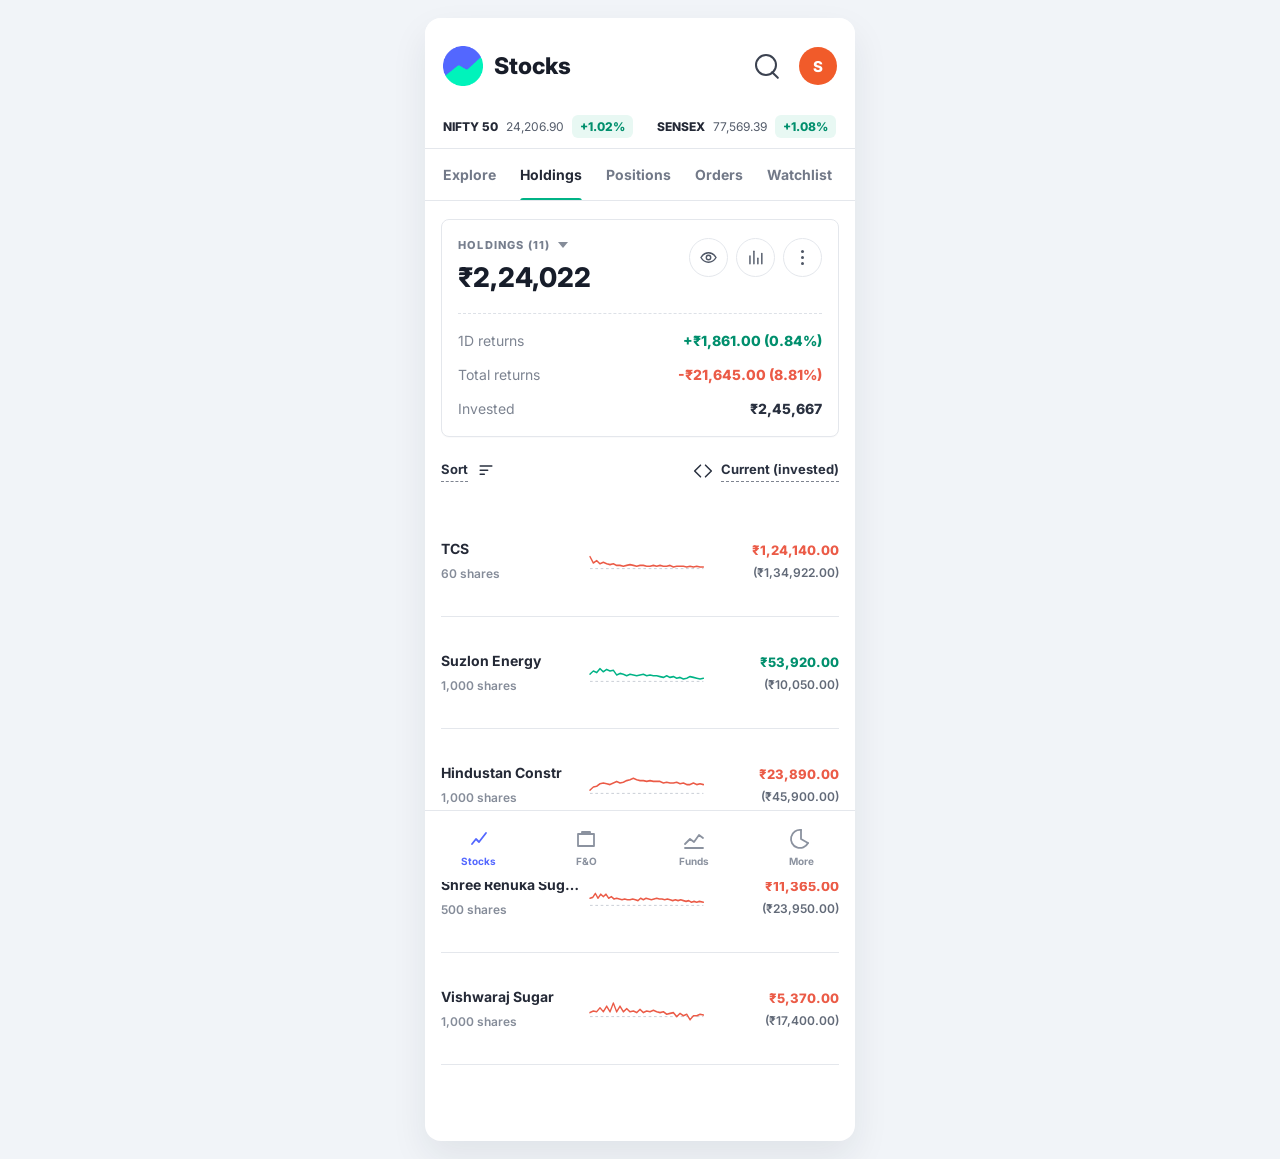
==== holdings.html @ 79703adf "Add files via upload" ====
<!DOCTYPE html>
<html lang="en">
<head>
  <meta charset="UTF-8" />
  <meta name="viewport" content="width=device-width, initial-scale=1, viewport-fit=cover" />
  <meta name="theme-color" content="#ffffff" />
  <link rel="manifest" href="manifest.webmanifest" />
  <link rel="apple-touch-icon" href="groww-logo-270.png" />
  <link rel="icon" type="image/png" href="groww-logo-270.png" />
  <title>Groww Holdings</title>
  <link rel="preconnect" href="https://fonts.googleapis.com" />
  <link rel="preconnect" href="https://fonts.gstatic.com" crossorigin />
  <link href="https://fonts.googleapis.com/css2?family=Inter:wght@400;500;600;700;800&display=swap" rel="stylesheet" />
  <link rel="stylesheet" href="holdings.css" />
</head>
<body class="holdings-page">
  <div class="app">
    <header class="app-header">
      <div class="status-space"></div>

      <div class="top-header">
        <a class="brand" href="index.html" aria-label="Groww home">
          <img src="groww-logo-270.png" alt="" class="brand-logo" />
          <h1>Stocks</h1>
        </a>

        <div class="header-actions">
          <button class="search-button" aria-label="Search"></button>
          <a class="profile-button" href="profile.html" aria-label="Profile">S</a>
        </div>
      </div>

      <div class="market-strip">
        <div class="market-track">
          <div class="market-item">
            <strong>NIFTY 50</strong>
            <span>24,206.90</span>
            <em>+1.02%</em>
          </div>
          <div class="market-item">
            <strong>SENSEX</strong>
            <span>77,569.39</span>
            <em>+1.08%</em>
          </div>
          <div class="market-item">
            <strong>BANK NIFTY</strong>
            <span>58,045.90</span>
            <em>+1.39%</em>
          </div>
        </div>
      </div>

      <nav class="main-tabs" aria-label="Stocks tabs">
        <a href="index.html">Explore</a>
        <a href="holdings.html" class="active">Holdings</a>
        <a href="#">Positions</a>
        <a href="#">Orders</a>
        <a href="#">Watchlist</a>
      </nav>
    </header>

    <main class="page-content">
      <section class="holdings-summary">
        <div class="summary-top">
          <div>
            <div class="summary-label">
              HOLDINGS (11)
              <span class="down-arrow"></span>
            </div>
            <h2>&#8377;2,24,022</h2>
          </div>

          <div class="summary-actions">
            <button class="round-button" aria-label="Show or hide holdings">
              <svg viewBox="0 0 24 24" aria-hidden="true">
                <path d="M2.5 12s3.5-6 9.5-6 9.5 6 9.5 6-3.5 6-9.5 6-9.5-6-9.5-6Z"></path>
                <circle cx="12" cy="12" r="2.8"></circle>
              </svg>
            </button>
            <button class="round-button" aria-label="Analytics">
              <svg viewBox="0 0 24 24" aria-hidden="true">
                <path d="M5 20V10"></path>
                <path d="M10 20V4"></path>
                <path d="M15 20v-7"></path>
                <path d="M20 20V7"></path>
              </svg>
            </button>
            <button class="round-button more-button" aria-label="More options">
              <span></span>
              <span></span>
              <span></span>
            </button>
          </div>
        </div>

        <div class="summary-divider"></div>

        <div class="summary-row">
          <span>1D returns</span>
          <strong class="positive">+&#8377;1,861.00 (0.84%)</strong>
        </div>
        <div class="summary-row">
          <span>Total returns</span>
          <strong class="negative">-&#8377;21,645.00 (8.81%)</strong>
        </div>
        <div class="summary-row">
          <span>Invested</span>
          <strong>&#8377;2,45,667</strong>
        </div>
      </section>

      <section class="sort-bar">
        <button class="sort-button">
          <span>Sort</span>
          <svg viewBox="0 0 24 24" aria-hidden="true">
            <path d="M5 6h14"></path>
            <path d="M5 11h9"></path>
            <path d="M5 16h5"></path>
          </svg>
        </button>

        <button class="current-button">
          <svg viewBox="0 0 24 24" aria-hidden="true">
            <path d="m9 5-7 7 7 7"></path>
            <path d="m15 5 7 7-7 7"></path>
          </svg>
          <span>Current (invested)</span>
        </button>
      </section>

      <section class="holdings-list">
        <article class="holding-row">
          <div class="company-info">
            <h3>TCS</h3>
            <p>60 shares</p>
          </div>
          <div class="chart">
            <svg viewBox="0 0 170 55" preserveAspectRatio="none" aria-hidden="true">
              <line x1="0" y1="37" x2="170" y2="37" class="chart-base"></line>
              <polyline class="chart-line red-line" points="0,22 5,30 10,27 15,31 20,29 25,31 30,32 35,31 40,33 45,33 50,34 55,33 60,32 65,33 70,34 75,33 80,33 85,34 90,34 95,33 100,34 105,33 110,34 115,34 120,33 125,35 130,34 135,34 140,34 145,35 150,34 155,35 160,34 165,35 170,35"></polyline>
            </svg>
          </div>
          <div class="holding-value">
            <strong class="negative">&#8377;1,24,140.00</strong>
            <span>(&#8377;1,34,922.00)</span>
          </div>
        </article>

        <article class="holding-row">
          <div class="company-info">
            <h3>Suzlon Energy</h3>
            <p>1,000 shares</p>
          </div>
          <div class="chart">
            <svg viewBox="0 0 170 55" preserveAspectRatio="none" aria-hidden="true">
              <line x1="0" y1="38" x2="170" y2="38" class="chart-base"></line>
              <polyline class="chart-line green-line" points="0,29 5,25 10,27 15,22 20,26 25,23 30,25 35,24 40,30 45,28 50,29 55,31 60,29 65,30 70,31 75,30 80,29 85,31 90,30 95,31 100,31 105,32 110,33 115,31 120,33 125,32 130,34 135,33 140,35 145,34 150,32 155,33 160,34 165,35 170,34"></polyline>
            </svg>
          </div>
          <div class="holding-value">
            <strong class="positive">&#8377;53,920.00</strong>
            <span>(&#8377;10,050.00)</span>
          </div>
        </article>

        <article class="holding-row">
          <div class="company-info">
            <h3>Hindustan Constr</h3>
            <p>1,000 shares</p>
          </div>
          <div class="chart">
            <svg viewBox="0 0 170 55" preserveAspectRatio="none" aria-hidden="true">
              <line x1="0" y1="38" x2="170" y2="38" class="chart-base"></line>
              <polyline class="chart-line red-line" points="0,34 5,30 10,29 15,26 20,25 25,26 30,27 35,25 40,23 45,25 50,24 55,22 60,21 65,19 70,21 75,22 80,22 85,23 90,22 95,23 100,23 105,23 110,25 115,24 120,25 125,25 130,24 135,26 140,25 145,27 150,27 155,25 160,27 165,26 170,27"></polyline>
            </svg>
          </div>
          <div class="holding-value">
            <strong class="negative">&#8377;23,890.00</strong>
            <span>(&#8377;45,900.00)</span>
          </div>
        </article>

        <article class="holding-row">
          <div class="company-info">
            <h3>Shree Renuka Sugars</h3>
            <p>500 shares</p>
          </div>
          <div class="chart">
            <svg viewBox="0 0 170 55" preserveAspectRatio="none" aria-hidden="true">
              <line x1="0" y1="38" x2="170" y2="38" class="chart-base"></line>
              <polyline class="chart-line red-line" points="0,29 4,28 8,23 12,29 16,24 20,27 24,24 28,29 32,27 36,30 40,29 44,30 48,31 52,30 56,31 60,31 64,30 68,31 72,32 76,29 80,31 84,29 88,30 92,31 96,30 100,29 104,30 108,30 112,31 116,30 120,31 124,32 128,31 132,32 136,31 140,32 144,33 148,32 152,34 156,33 160,34 164,33 170,34"></polyline>
            </svg>
          </div>
          <div class="holding-value">
            <strong class="negative">&#8377;11,365.00</strong>
            <span>(&#8377;23,950.00)</span>
          </div>
        </article>

        <article class="holding-row">
          <div class="company-info">
            <h3>Vishwaraj Sugar</h3>
            <p>1,000 shares</p>
          </div>
          <div class="chart">
            <svg viewBox="0 0 170 55" preserveAspectRatio="none" aria-hidden="true">
              <line x1="0" y1="37" x2="170" y2="37" class="chart-base"></line>
              <polyline class="chart-line red-line" points="0,32 5,30 10,31 15,26 20,31 25,24 30,31 35,20 40,31 45,24 50,31 55,27 60,31 65,30 70,32 75,28 80,32 85,30 90,31 95,29 100,31 105,32 110,31 115,34 120,33 125,32 130,37 135,33 140,36 145,34 150,41 155,36 160,36 165,34 170,35"></polyline>
            </svg>
          </div>
          <div class="holding-value">
            <strong class="negative">&#8377;5,370.00</strong>
            <span>(&#8377;17,400.00)</span>
          </div>
        </article>
      </section>
    </main>

    <nav class="bottom-navigation" aria-label="Bottom navigation">
      <a href="index.html" class="active">
        <span class="bottom-icon">
          <svg viewBox="0 0 24 24" aria-hidden="true"><path d="M5 17l4-5 3 3 7-9"></path></svg>
        </span>
        <small>Stocks</small>
      </a>
      <a href="#">
        <span class="bottom-icon">
          <svg viewBox="0 0 24 24" aria-hidden="true"><path d="M4 7h16v12H4z"></path><path d="M8 7V5h8v2"></path></svg>
        </span>
        <small>F&amp;O</small>
      </a>
      <a href="#">
        <span class="bottom-icon">
          <svg viewBox="0 0 24 24" aria-hidden="true"><path d="M3 17l5-5 4 3 5-7 4 3"></path><path d="M3 21h18"></path></svg>
        </span>
        <small>Funds</small>
      </a>
      <a href="#">
        <span class="bottom-icon">
          <svg viewBox="0 0 24 24" aria-hidden="true"><path d="M12 3v9l7 4"></path><path d="M12 3a9 9 0 1 0 7 13"></path></svg>
        </span>
        <small>More</small>
      </a>
    </nav>
  </div>
</body>
</html>
---- holdings.css ----
:root{
  --text:#242936;
  --muted:#767d8d;
  --subtle:#9aa0ad;
  --border:#e4e7ec;
  --green:#00b386;
  --green-dark:#008f6d;
  --red:#eb5b47;
  --blue:#5367ff;
  --soft-green:#e8f8f3;
  --surface:#ffffff;
  --page:#f1f4f8;
  --page-max:430px;
  --shadow:0 16px 36px rgba(28,35,55,.08);
}

*{box-sizing:border-box}

html,body{
  margin:0;
  min-height:100%;
  font-family:Inter,Arial,sans-serif;
  color:var(--text);
  background:var(--page);
}

body{overflow-x:hidden}
button,a{font:inherit}
button{cursor:pointer}
a{color:inherit;text-decoration:none}
img,svg{max-width:100%}
svg{display:block}

.app{
  width:100%;
  max-width:var(--page-max);
  min-height:100vh;
  margin:0 auto;
  position:relative;
  background:var(--surface);
  padding-bottom:calc(76px + env(safe-area-inset-bottom));
}

.app-header{
  position:sticky;
  top:0;
  z-index:20;
  background:rgba(255,255,255,.96);
  border-bottom:1px solid var(--border);
  backdrop-filter:blur(16px);
}

.status-space{height:max(10px,env(safe-area-inset-top))}

.top-header{
  min-height:76px;
  display:flex;
  align-items:center;
  justify-content:space-between;
  gap:14px;
  padding:0 18px;
}

.brand{
  min-width:0;
  display:flex;
  align-items:center;
  gap:11px;
}

.brand-logo{
  width:40px;
  height:40px;
  display:block;
  object-fit:contain;
  flex:0 0 auto;
}

.brand h1{
  margin:0;
  overflow:hidden;
  color:#181d29;
  font-size:23px;
  line-height:1;
  font-weight:800;
  text-overflow:ellipsis;
  white-space:nowrap;
}

.header-actions{
  display:flex;
  align-items:center;
  gap:14px;
  flex:0 0 auto;
}

.search-button{
  width:36px;
  height:36px;
  border:0;
  background:transparent;
  position:relative;
  padding:0;
}

.search-button:before{
  content:"";
  position:absolute;
  width:18px;
  height:18px;
  border:2px solid #3b4250;
  border-radius:50%;
  top:6px;
  left:6px;
}

.search-button:after{
  content:"";
  position:absolute;
  width:10px;
  height:2px;
  background:#3b4250;
  transform:rotate(45deg);
  right:5px;
  bottom:8px;
  border-radius:4px;
}

.profile-button{
  width:38px;
  height:38px;
  display:grid;
  place-items:center;
  border:0;
  border-radius:50%;
  background:#f15b2a;
  color:#fff;
  font-size:15px;
  font-weight:800;
  flex:0 0 auto;
}

.market-strip{overflow:hidden}

.market-track{
  min-height:44px;
  display:flex;
  align-items:center;
  gap:24px;
  overflow-x:auto;
  padding:0 18px;
  white-space:nowrap;
  scrollbar-width:none;
  overscroll-behavior-inline:contain;
}

.market-track::-webkit-scrollbar{display:none}

.market-item{
  display:flex;
  align-items:center;
  gap:8px;
  color:#555d6b;
  font-size:12px;
  flex:0 0 auto;
}

.market-item strong{color:#242936;font-weight:800}
.market-item em{
  padding:4px 8px;
  border-radius:6px;
  background:var(--soft-green);
  color:var(--green-dark);
  font-style:normal;
  font-weight:800;
}

.main-tabs{
  min-height:52px;
  display:flex;
  align-items:stretch;
  gap:24px;
  overflow-x:auto;
  padding:0 18px;
  border-top:1px solid var(--border);
  scrollbar-width:none;
}

.main-tabs::-webkit-scrollbar{display:none}

.main-tabs a{
  position:relative;
  display:flex;
  align-items:center;
  color:#727988;
  font-size:14px;
  font-weight:700;
  white-space:nowrap;
  flex:0 0 auto;
}

.main-tabs a.active{color:var(--text)}
.main-tabs a.active:after{
  content:"";
  position:absolute;
  left:0;
  right:0;
  bottom:-1px;
  height:3px;
  background:var(--green);
  border-radius:3px 3px 0 0;
}

.page-content{padding:18px 16px 0}

.holdings-summary{
  padding:18px 16px 19px;
  border:1px solid var(--border);
  border-radius:8px;
  background:#fff;
  box-shadow:0 1px 0 rgba(28,35,55,.02);
}

.summary-top{
  display:flex;
  align-items:flex-start;
  justify-content:space-between;
  gap:14px;
}

.summary-label{
  display:flex;
  align-items:center;
  gap:7px;
  color:#777f8e;
  font-size:11px;
  font-weight:800;
  letter-spacing:1.2px;
  white-space:nowrap;
}

.down-arrow{
  width:0;
  height:0;
  border-left:5px solid transparent;
  border-right:5px solid transparent;
  border-top:6px solid #858c99;
}

.summary-top h2{
  margin:12px 0 0;
  color:#171d2a;
  font-size:27px;
  line-height:1;
  font-weight:800;
  white-space:nowrap;
}

.summary-actions{
  display:flex;
  align-items:center;
  gap:8px;
  flex:0 0 auto;
}

.round-button{
  width:39px;
  height:39px;
  display:grid;
  place-items:center;
  padding:9px;
  border:1px solid var(--border);
  border-radius:50%;
  background:#fff;
  color:#4f5766;
}

.round-button svg{
  width:100%;
  height:100%;
  fill:none;
  stroke:currentColor;
  stroke-width:1.8;
  stroke-linecap:round;
  stroke-linejoin:round;
}

.more-button{
  display:flex;
  flex-direction:column;
  align-items:center;
  justify-content:center;
  gap:3px;
}

.more-button span{
  width:3px;
  height:3px;
  border-radius:50%;
  background:#4f5766;
}

.summary-divider{
  margin:22px 0 18px;
  border-top:1px dashed #dde1e7;
}

.summary-row{
  display:flex;
  align-items:center;
  justify-content:space-between;
  gap:12px;
  margin-top:17px;
  font-size:14px;
}

.summary-row span{
  color:#7d8491;
  white-space:nowrap;
}

.summary-row strong{
  min-width:0;
  color:#29303f;
  font-size:14px;
  font-weight:800;
  text-align:right;
}

.positive{color:var(--green-dark)!important}
.negative{color:var(--red)!important}

.sort-bar{
  min-height:68px;
  display:flex;
  align-items:center;
  justify-content:space-between;
  gap:12px;
}

.sort-button,.current-button{
  display:flex;
  align-items:center;
  gap:8px;
  border:0;
  background:transparent;
  color:#29303f;
  padding:0;
  font-size:13px;
  font-weight:700;
}

.sort-button span,.current-button span{
  padding-bottom:4px;
  border-bottom:1px dashed #7e8490;
  white-space:nowrap;
}

.sort-button svg,.current-button svg{
  width:20px;
  height:20px;
  fill:none;
  stroke:currentColor;
  stroke-width:1.8;
  stroke-linecap:round;
  stroke-linejoin:round;
  flex:0 0 auto;
}

.holdings-list{width:100%}

.holding-row{
  min-height:112px;
  display:grid;
  grid-template-columns:minmax(0,1.1fr) minmax(78px,.9fr) minmax(108px,1fr);
  align-items:center;
  gap:10px;
  border-bottom:1px solid var(--border);
}

.company-info{min-width:0}
.company-info h3{
  margin:0 0 8px;
  overflow:hidden;
  color:#242936;
  font-size:14px;
  line-height:1.35;
  font-weight:700;
  text-overflow:ellipsis;
  white-space:nowrap;
}

.company-info p{
  margin:0;
  color:#858c99;
  font-size:12px;
  font-weight:600;
  white-space:nowrap;
}

.chart{width:100%;min-width:0}
.chart svg{width:100%;height:44px;display:block;overflow:visible}
.chart-base{stroke:#b8bec8;stroke-width:1;stroke-dasharray:4 4}
.chart-line{fill:none;stroke-width:2;stroke-linecap:round;stroke-linejoin:round}
.green-line{stroke:var(--green)}
.red-line{stroke:var(--red)}

.holding-value{
  min-width:0;
  text-align:right;
}

.holding-value strong{
  display:block;
  margin-bottom:7px;
  overflow:hidden;
  font-size:13px;
  font-weight:800;
  text-overflow:ellipsis;
  white-space:nowrap;
}

.holding-value span{
  display:block;
  overflow:hidden;
  color:#626a78;
  font-size:12px;
  font-weight:600;
  text-overflow:ellipsis;
  white-space:nowrap;
}

.bottom-navigation{
  position:fixed;
  left:50%;
  bottom:0;
  z-index:30;
  width:100%;
  max-width:var(--page-max);
  min-height:72px;
  display:grid;
  grid-template-columns:repeat(4,1fr);
  transform:translateX(-50%);
  border-top:1px solid var(--border);
  background:#fff;
  padding-bottom:env(safe-area-inset-bottom);
}

.bottom-navigation a{
  min-width:0;
  display:flex;
  flex-direction:column;
  align-items:center;
  justify-content:center;
  gap:4px;
  color:#8b929f;
  font-weight:700;
}

.bottom-navigation a.active{color:var(--blue)}
.bottom-icon{width:24px;height:24px;display:block}
.bottom-icon svg{
  width:100%;
  height:100%;
  fill:none;
  stroke:currentColor;
  stroke-width:1.8;
  stroke-linecap:round;
  stroke-linejoin:round;
}
.bottom-navigation small{font-size:10px;white-space:nowrap}

@media(max-width:360px){
  .top-header{padding-left:14px;padding-right:14px}
  .market-track,.main-tabs{padding-left:14px;padding-right:14px}
  .page-content{padding-left:12px;padding-right:12px}
  .summary-top{gap:10px}
  .summary-actions{gap:6px}
  .round-button{width:35px;height:35px;padding:8px}
  .holding-row{
    grid-template-columns:minmax(0,1.08fr) minmax(68px,.75fr) minmax(92px,.95fr);
    gap:7px;
  }
  .chart svg{height:38px}
}

@media(max-width:320px){
  .summary-top{flex-direction:column}
  .summary-actions{align-self:flex-end;margin-top:-42px}
  .summary-row{align-items:flex-start;flex-direction:column;gap:6px}
  .summary-row strong{text-align:left}
  .holding-row{
    grid-template-columns:1fr;
    gap:9px;
    padding:15px 0;
  }
  .chart{order:3}
  .holding-value{text-align:left}
}

@media(min-width:431px){
  body{padding:18px 0}
  .app{
    border-radius:16px;
    overflow:hidden;
    box-shadow:var(--shadow);
  }
  .bottom-navigation{
    bottom:18px;
    border-radius:0 0 16px 16px;
  }
}
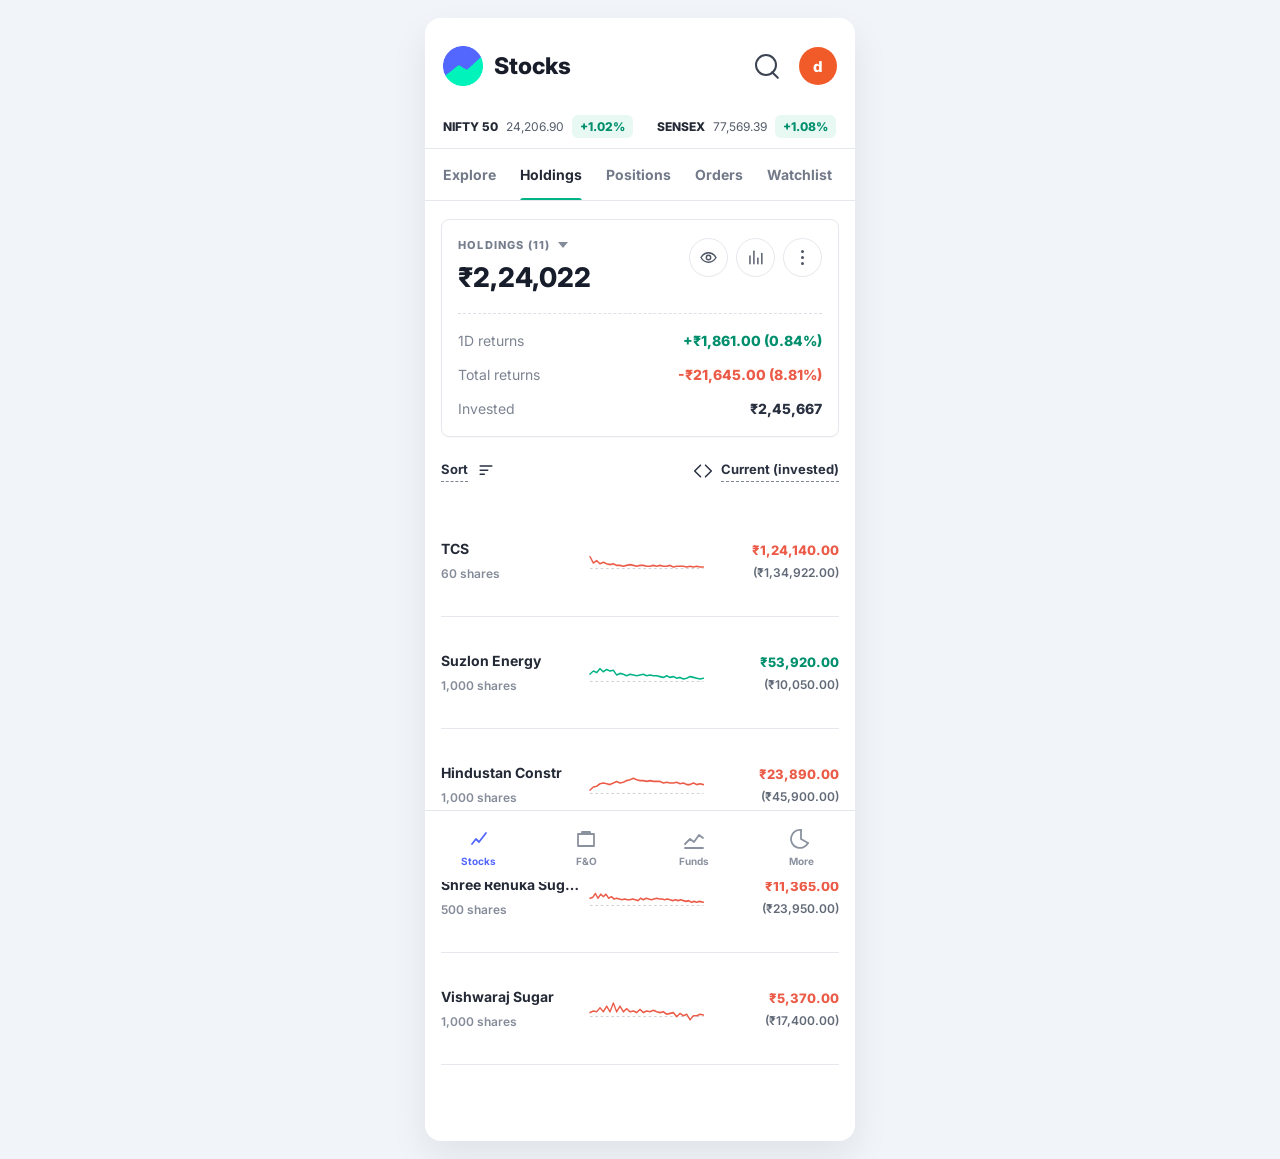
==== commit eed6cef5: "Update holdings.html" ====
--- a/holdings.html
+++ b/holdings.html
@@ -26,7 +26,7 @@
 
         <div class="header-actions">
           <button class="search-button" aria-label="Search"></button>
-          <a class="profile-button" href="profile.html" aria-label="Profile">S</a>
+          <a class="profile-button" href="profile.html" aria-label="Profile">d</a>
         </div>
       </div>
 
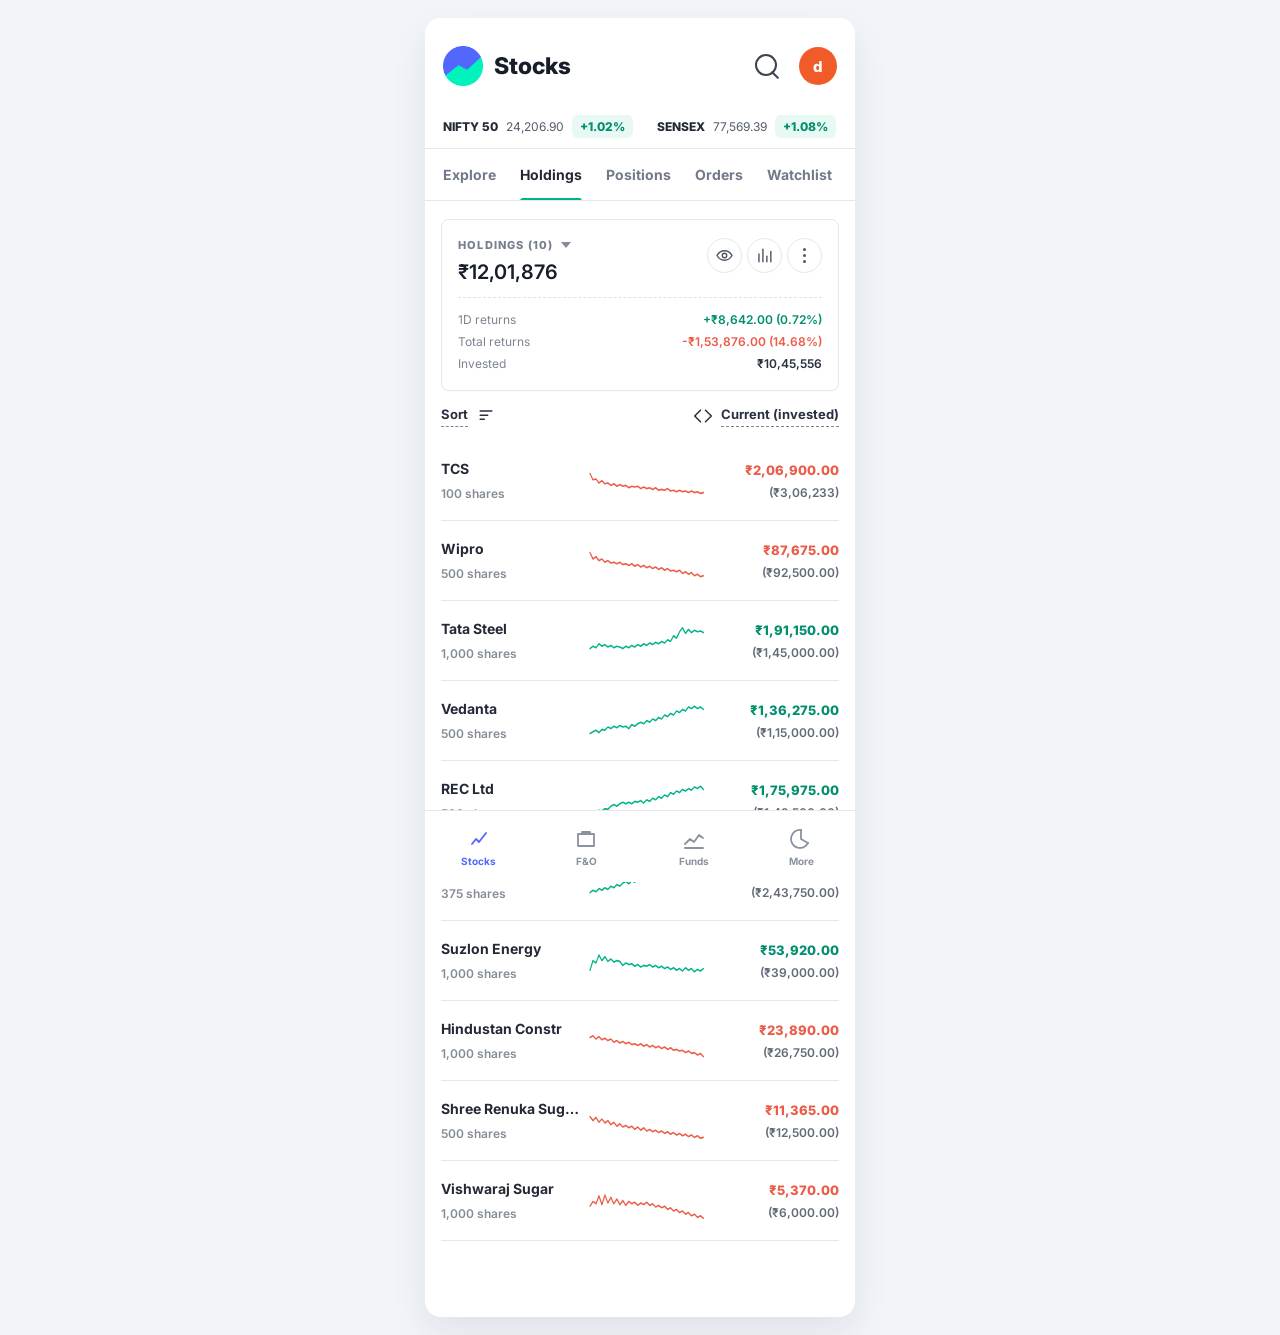
==== commit 14cde065: "Update holdings summary and add new holdings Updated holdings summary and added new holdings data." ====
--- a/holdings.html
+++ b/holdings.html
@@ -64,10 +64,10 @@
         <div class="summary-top">
           <div>
             <div class="summary-label">
-              HOLDINGS (11)
+              HOLDINGS (10)
               <span class="down-arrow"></span>
             </div>
-            <h2>&#8377;2,24,022</h2>
+            <h2>&#8377;12,01,876</h2>
           </div>
 
           <div class="summary-actions">
@@ -97,15 +97,15 @@
 
         <div class="summary-row">
           <span>1D returns</span>
-          <strong class="positive">+&#8377;1,861.00 (0.84%)</strong>
+          <strong class="positive">+&#8377;8,642.00 (0.72%)</strong>
         </div>
         <div class="summary-row">
           <span>Total returns</span>
-          <strong class="negative">-&#8377;21,645.00 (8.81%)</strong>
+          <strong class="negative">-&#8377;1,53,876.00 (14.68%)</strong>
         </div>
         <div class="summary-row">
           <span>Invested</span>
-          <strong>&#8377;2,45,667</strong>
+          <strong>&#8377;10,45,556</strong>
         </div>
       </section>
 
@@ -127,93 +127,279 @@
           <span>Current (invested)</span>
         </button>
       </section>
-
-      <section class="holdings-list">
-        <article class="holding-row">
-          <div class="company-info">
-            <h3>TCS</h3>
-            <p>60 shares</p>
-          </div>
-          <div class="chart">
-            <svg viewBox="0 0 170 55" preserveAspectRatio="none" aria-hidden="true">
-              <line x1="0" y1="37" x2="170" y2="37" class="chart-base"></line>
-              <polyline class="chart-line red-line" points="0,22 5,30 10,27 15,31 20,29 25,31 30,32 35,31 40,33 45,33 50,34 55,33 60,32 65,33 70,34 75,33 80,33 85,34 90,34 95,33 100,34 105,33 110,34 115,34 120,33 125,35 130,34 135,34 140,34 145,35 150,34 155,35 160,34 165,35 170,35"></polyline>
-            </svg>
-          </div>
-          <div class="holding-value">
-            <strong class="negative">&#8377;1,24,140.00</strong>
-            <span>(&#8377;1,34,922.00)</span>
-          </div>
-        </article>
-
-        <article class="holding-row">
-          <div class="company-info">
-            <h3>Suzlon Energy</h3>
-            <p>1,000 shares</p>
-          </div>
-          <div class="chart">
-            <svg viewBox="0 0 170 55" preserveAspectRatio="none" aria-hidden="true">
-              <line x1="0" y1="38" x2="170" y2="38" class="chart-base"></line>
-              <polyline class="chart-line green-line" points="0,29 5,25 10,27 15,22 20,26 25,23 30,25 35,24 40,30 45,28 50,29 55,31 60,29 65,30 70,31 75,30 80,29 85,31 90,30 95,31 100,31 105,32 110,33 115,31 120,33 125,32 130,34 135,33 140,35 145,34 150,32 155,33 160,34 165,35 170,34"></polyline>
-            </svg>
-          </div>
-          <div class="holding-value">
-            <strong class="positive">&#8377;53,920.00</strong>
-            <span>(&#8377;10,050.00)</span>
-          </div>
-        </article>
-
-        <article class="holding-row">
-          <div class="company-info">
-            <h3>Hindustan Constr</h3>
-            <p>1,000 shares</p>
-          </div>
-          <div class="chart">
-            <svg viewBox="0 0 170 55" preserveAspectRatio="none" aria-hidden="true">
-              <line x1="0" y1="38" x2="170" y2="38" class="chart-base"></line>
-              <polyline class="chart-line red-line" points="0,34 5,30 10,29 15,26 20,25 25,26 30,27 35,25 40,23 45,25 50,24 55,22 60,21 65,19 70,21 75,22 80,22 85,23 90,22 95,23 100,23 105,23 110,25 115,24 120,25 125,25 130,24 135,26 140,25 145,27 150,27 155,25 160,27 165,26 170,27"></polyline>
-            </svg>
-          </div>
-          <div class="holding-value">
-            <strong class="negative">&#8377;23,890.00</strong>
-            <span>(&#8377;45,900.00)</span>
-          </div>
-        </article>
-
-        <article class="holding-row">
-          <div class="company-info">
-            <h3>Shree Renuka Sugars</h3>
-            <p>500 shares</p>
-          </div>
-          <div class="chart">
-            <svg viewBox="0 0 170 55" preserveAspectRatio="none" aria-hidden="true">
-              <line x1="0" y1="38" x2="170" y2="38" class="chart-base"></line>
-              <polyline class="chart-line red-line" points="0,29 4,28 8,23 12,29 16,24 20,27 24,24 28,29 32,27 36,30 40,29 44,30 48,31 52,30 56,31 60,31 64,30 68,31 72,32 76,29 80,31 84,29 88,30 92,31 96,30 100,29 104,30 108,30 112,31 116,30 120,31 124,32 128,31 132,32 136,31 140,32 144,33 148,32 152,34 156,33 160,34 164,33 170,34"></polyline>
-            </svg>
-          </div>
-          <div class="holding-value">
-            <strong class="negative">&#8377;11,365.00</strong>
-            <span>(&#8377;23,950.00)</span>
-          </div>
-        </article>
-
-        <article class="holding-row">
-          <div class="company-info">
-            <h3>Vishwaraj Sugar</h3>
-            <p>1,000 shares</p>
-          </div>
-          <div class="chart">
-            <svg viewBox="0 0 170 55" preserveAspectRatio="none" aria-hidden="true">
-              <line x1="0" y1="37" x2="170" y2="37" class="chart-base"></line>
-              <polyline class="chart-line red-line" points="0,32 5,30 10,31 15,26 20,31 25,24 30,31 35,20 40,31 45,24 50,31 55,27 60,31 65,30 70,32 75,28 80,32 85,30 90,31 95,29 100,31 105,32 110,31 115,34 120,33 125,32 130,37 135,33 140,36 145,34 150,41 155,36 160,36 165,34 170,35"></polyline>
-            </svg>
-          </div>
-          <div class="holding-value">
-            <strong class="negative">&#8377;5,370.00</strong>
-            <span>(&#8377;17,400.00)</span>
-          </div>
-        </article>
-      </section>
+<section class="holdings-list">
+
+  <!-- TCS -->
+  <article class="holding-row">
+    <div class="company-info">
+      <h3>TCS</h3>
+      <p>100 shares</p>
+    </div>
+
+    <div class="chart">
+      <svg viewBox="0 0 190 55" preserveAspectRatio="none" aria-hidden="true">
+        <polyline
+          class="chart-line red-line"
+          points="0,18 5,26 10,25 15,30 20,27 25,31 30,30 35,33
+                  40,31 45,34 50,32 55,34 60,33 65,36 70,34 75,35
+                  80,34 85,37 90,35 95,37 100,36 105,38 110,36
+                  115,39 120,38 125,39 130,37 135,40 140,39 145,41
+                  150,39 155,41 160,40 165,42 170,40 175,42 180,41
+                  185,43 190,42">
+        </polyline>
+      </svg>
+    </div>
+
+    <div class="holding-value">
+      <strong class="negative">₹2,06,900.00</strong>
+      <span>(₹3,06,233)</span>
+    </div>
+  </article>
+
+  <!-- Wipro -->
+  <article class="holding-row">
+    <div class="company-info">
+      <h3>Wipro</h3>
+      <p>500 shares</p>
+    </div>
+
+    <div class="chart">
+      <svg viewBox="0 0 190 55" preserveAspectRatio="none" aria-hidden="true">
+        <polyline
+          class="chart-line red-line"
+          points="0,17 5,25 10,22 15,27 20,25 25,29 30,27 35,30
+                  40,29 45,31 50,29 55,32 60,31 65,33 70,31 75,34
+                  80,32 85,35 90,33 95,36 100,34 105,37 110,35
+                  115,38 120,36 125,39 130,37 135,40 140,39 145,41
+                  150,39 155,43 160,41 165,44 170,42 175,46 180,44
+                  185,47 190,46">
+        </polyline>
+      </svg>
+    </div>
+
+    <div class="holding-value">
+      <strong class="negative">₹87,675.00</strong>
+      <span>(₹92,500.00)</span>
+    </div>
+  </article>
+
+  <!-- Tata Steel -->
+  <article class="holding-row">
+    <div class="company-info">
+      <h3>Tata Steel</h3>
+      <p>1,000 shares</p>
+    </div>
+
+    <div class="chart">
+      <svg viewBox="0 0 190 55" preserveAspectRatio="none" aria-hidden="true">
+        <polyline
+          class="chart-line green-line"
+          points="0,37 5,34 10,36 15,31 20,34 25,32 30,35 35,33
+                  40,36 45,34 50,35 55,37 60,34 65,36 70,33 75,35
+                  80,32 85,34 90,31 95,33 100,30 105,32 110,29
+                  115,31 120,28 125,30 130,26 135,28 140,21 145,24
+                  150,16 155,11 160,18 165,13 170,17 175,14 180,16
+                  185,15 190,17">
+        </polyline>
+      </svg>
+    </div>
+
+    <div class="holding-value">
+      <strong class="positive">₹1,91,150.00</strong>
+      <span>(₹1,45,000.00)</span>
+    </div>
+  </article>
+
+  <!-- Vedanta -->
+  <article class="holding-row">
+    <div class="company-info">
+      <h3>Vedanta</h3>
+      <p>500 shares</p>
+    </div>
+
+    <div class="chart">
+      <svg viewBox="0 0 190 55" preserveAspectRatio="none" aria-hidden="true">
+        <polyline
+          class="chart-line green-line"
+          points="0,43 5,41 10,39 15,42 20,38 25,39 30,35 35,37
+                  40,34 45,36 50,33 55,35 60,34 65,37 70,32 75,34
+                  80,31 85,29 90,31 95,27 100,29 105,25 110,27
+                  115,23 120,25 125,20 130,22 135,18 140,20 145,15
+                  150,17 155,13 160,15 165,10 170,12 175,9 180,12
+                  185,10 190,13">
+        </polyline>
+      </svg>
+    </div>
+
+    <div class="holding-value">
+      <strong class="positive">₹1,36,275.00</strong>
+      <span>(₹1,15,000.00)</span>
+    </div>
+  </article>
+
+  <!-- REC Ltd -->
+  <article class="holding-row">
+    <div class="company-info">
+      <h3>REC Ltd</h3>
+      <p>500 shares</p>
+    </div>
+
+    <div class="chart">
+      <svg viewBox="0 0 190 55" preserveAspectRatio="none" aria-hidden="true">
+        <polyline
+          class="chart-line green-line"
+          points="0,42 5,41 10,43 15,39 20,40 25,37 30,38 35,34
+                  40,32 45,34 50,31 55,29 60,31 65,29 70,31 75,28
+                  80,29 85,27 90,30 95,26 100,28 105,24 110,26
+                  115,22 120,24 125,20 130,22 135,17 140,19 145,15
+                  150,17 155,13 160,15 165,12 170,14 175,10 180,12
+                  185,9 190,13">
+        </polyline>
+      </svg>
+    </div>
+
+    <div class="holding-value">
+      <strong class="positive">₹1,75,975.00</strong>
+      <span>(₹1,42,500.00)</span>
+    </div>
+  </article>
+
+  <!-- HDFC Bank -->
+  <article class="holding-row">
+    <div class="company-info">
+      <h3>HDFC Bank</h3>
+      <p>375 shares</p>
+    </div>
+
+    <div class="chart">
+      <svg viewBox="0 0 190 55" preserveAspectRatio="none" aria-hidden="true">
+        <polyline
+          class="chart-line green-line"
+          points="0,42 5,39 10,41 15,37 20,39 25,36 30,38 35,34
+                  40,36 45,32 50,34 55,30 60,28 65,31 70,27 75,29
+                  80,25 85,27 90,23 95,25 100,22 105,24 110,20
+                  115,22 120,19 125,21 130,17 135,20 140,16 145,18
+                  150,14 155,17 160,12 165,15 170,9 175,13 180,11
+                  185,15 190,14">
+        </polyline>
+      </svg>
+    </div>
+
+    <div class="holding-value">
+      <strong class="positive">₹3,09,356.25</strong>
+      <span>(₹2,43,750.00)</span>
+    </div>
+  </article>
+
+  <!-- Suzlon Energy -->
+  <article class="holding-row">
+    <div class="company-info">
+      <h3>Suzlon Energy</h3>
+      <p>1,000 shares</p>
+    </div>
+
+    <div class="chart">
+      <svg viewBox="0 0 190 55" preserveAspectRatio="none" aria-hidden="true">
+        <polyline
+          class="chart-line green-line"
+          points="0,39 5,27 10,30 15,20 20,27 25,22 30,28 35,25
+                  40,29 45,27 50,28 55,33 60,30 65,32 70,31 75,34
+                  80,32 85,35 90,33 95,34 100,32 105,35 110,33
+                  115,36 120,34 125,37 130,35 135,38 140,36 145,39
+                  150,37 155,40 160,36 165,39 170,37 175,41 180,38
+                  185,40 190,37">
+        </polyline>
+      </svg>
+    </div>
+
+    <div class="holding-value">
+      <strong class="positive">₹53,920.00</strong>
+      <span>(₹39,000.00)</span>
+    </div>
+  </article>
+
+  <!-- Hindustan Construction -->
+  <article class="holding-row">
+    <div class="company-info">
+      <h3>Hindustan Constr</h3>
+      <p>1,000 shares</p>
+    </div>
+
+    <div class="chart">
+      <svg viewBox="0 0 190 55" preserveAspectRatio="none" aria-hidden="true">
+        <polyline
+          class="chart-line red-line"
+          points="0,23 5,21 10,25 15,22 20,26 25,24 30,27 35,25
+                  40,29 45,27 50,30 55,28 60,31 65,29 70,32 75,31
+                  80,33 85,31 90,34 95,32 100,35 105,33 110,36
+                  115,34 120,37 125,35 130,38 135,36 140,39 145,38
+                  150,40 155,39 160,42 165,40 170,43 175,42 180,45
+                  185,43 190,47">
+        </polyline>
+      </svg>
+    </div>
+
+    <div class="holding-value">
+      <strong class="negative">₹23,890.00</strong>
+      <span>(₹26,750.00)</span>
+    </div>
+  </article>
+
+  <!-- Shree Renuka Sugars -->
+  <article class="holding-row">
+    <div class="company-info">
+      <h3>Shree Renuka Sug...</h3>
+      <p>500 shares</p>
+    </div>
+
+    <div class="chart">
+      <svg viewBox="0 0 190 55" preserveAspectRatio="none" aria-hidden="true">
+        <polyline
+          class="chart-line red-line"
+          points="0,22 5,27 10,23 15,29 20,25 25,30 30,27 35,32
+                  40,29 45,34 50,31 55,35 60,33 65,36 70,34 75,38
+                  80,35 85,39 90,36 95,40 100,38 105,41 110,39
+                  115,42 120,40 125,43 130,41 135,44 140,42 145,45
+                  150,43 155,46 160,44 165,47 170,45 175,48 180,46
+                  185,49 190,48">
+        </polyline>
+      </svg>
+    </div>
+
+    <div class="holding-value">
+      <strong class="negative">₹11,365.00</strong>
+      <span>(₹12,500.00)</span>
+    </div>
+  </article>
+
+  <!-- Vishwaraj Sugar -->
+  <article class="holding-row">
+    <div class="company-info">
+      <h3>Vishwaraj Sugar</h3>
+      <p>1,000 shares</p>
+    </div>
+
+    <div class="chart">
+      <svg viewBox="0 0 190 55" preserveAspectRatio="none" aria-hidden="true">
+        <polyline
+          class="chart-line red-line"
+          points="0,34 5,28 10,31 15,21 20,32 25,20 30,30 35,23
+                  40,31 45,25 50,32 55,27 60,33 65,28 70,31 75,29
+                  80,33 85,30 90,32 95,29 100,33 105,31 110,35
+                  115,33 120,36 125,34 130,38 135,36 140,40 145,38
+                  150,42 155,40 160,44 165,42 170,46 175,44 180,48
+                  185,46 190,49">
+        </polyline>
+      </svg>
+    </div>
+
+    <div class="holding-value">
+      <strong class="negative">₹5,370.00</strong>
+      <span>(₹6,000.00)</span>
+    </div>
+  </article>
+
+</section>
     </main>
 
     <nav class="bottom-navigation" aria-label="Bottom navigation">
--- a/holdings.css
+++ b/holdings.css
@@ -248,27 +248,27 @@
 }
 
 .summary-top h2{
-  margin:12px 0 0;
+  margin:10px 0 0;
   color:#171d2a;
-  font-size:27px;
+  font-size:20px;
   line-height:1;
-  font-weight:800;
+  font-weight:600;
   white-space:nowrap;
 }
 
 .summary-actions{
   display:flex;
   align-items:center;
-  gap:8px;
+  gap:5px;
   flex:0 0 auto;
 }
 
 .round-button{
-  width:39px;
-  height:39px;
+  width:35px;
+  height:35px;
   display:grid;
   place-items:center;
-  padding:9px;
+  padding: 7px;
   border:1px solid var(--border);
   border-radius:50%;
   background:#fff;
@@ -301,7 +301,7 @@
 }
 
 .summary-divider{
-  margin:22px 0 18px;
+  margin:15px 0 14px;
   border-top:1px dashed #dde1e7;
 }
 
@@ -309,9 +309,9 @@
   display:flex;
   align-items:center;
   justify-content:space-between;
-  gap:12px;
-  margin-top:17px;
-  font-size:14px;
+  gap:5px;
+  margin-top:7px;
+  font-size:12px;
 }
 
 .summary-row span{
@@ -322,8 +322,8 @@
 .summary-row strong{
   min-width:0;
   color:#29303f;
-  font-size:14px;
-  font-weight:800;
+  font-size:12px;
+  font-weight:600;
   text-align:right;
 }
 
@@ -331,11 +331,11 @@
 .negative{color:var(--red)!important}
 
 .sort-bar{
-  min-height:68px;
+  min-height:50px;
   display:flex;
   align-items:center;
   justify-content:space-between;
-  gap:12px;
+  gap:7px;
 }
 
 .sort-button,.current-button{
@@ -370,7 +370,7 @@
 .holdings-list{width:100%}
 
 .holding-row{
-  min-height:112px;
+  min-height:80px;
   display:grid;
   grid-template-columns:minmax(0,1.1fr) minmax(78px,.9fr) minmax(108px,1fr);
   align-items:center;
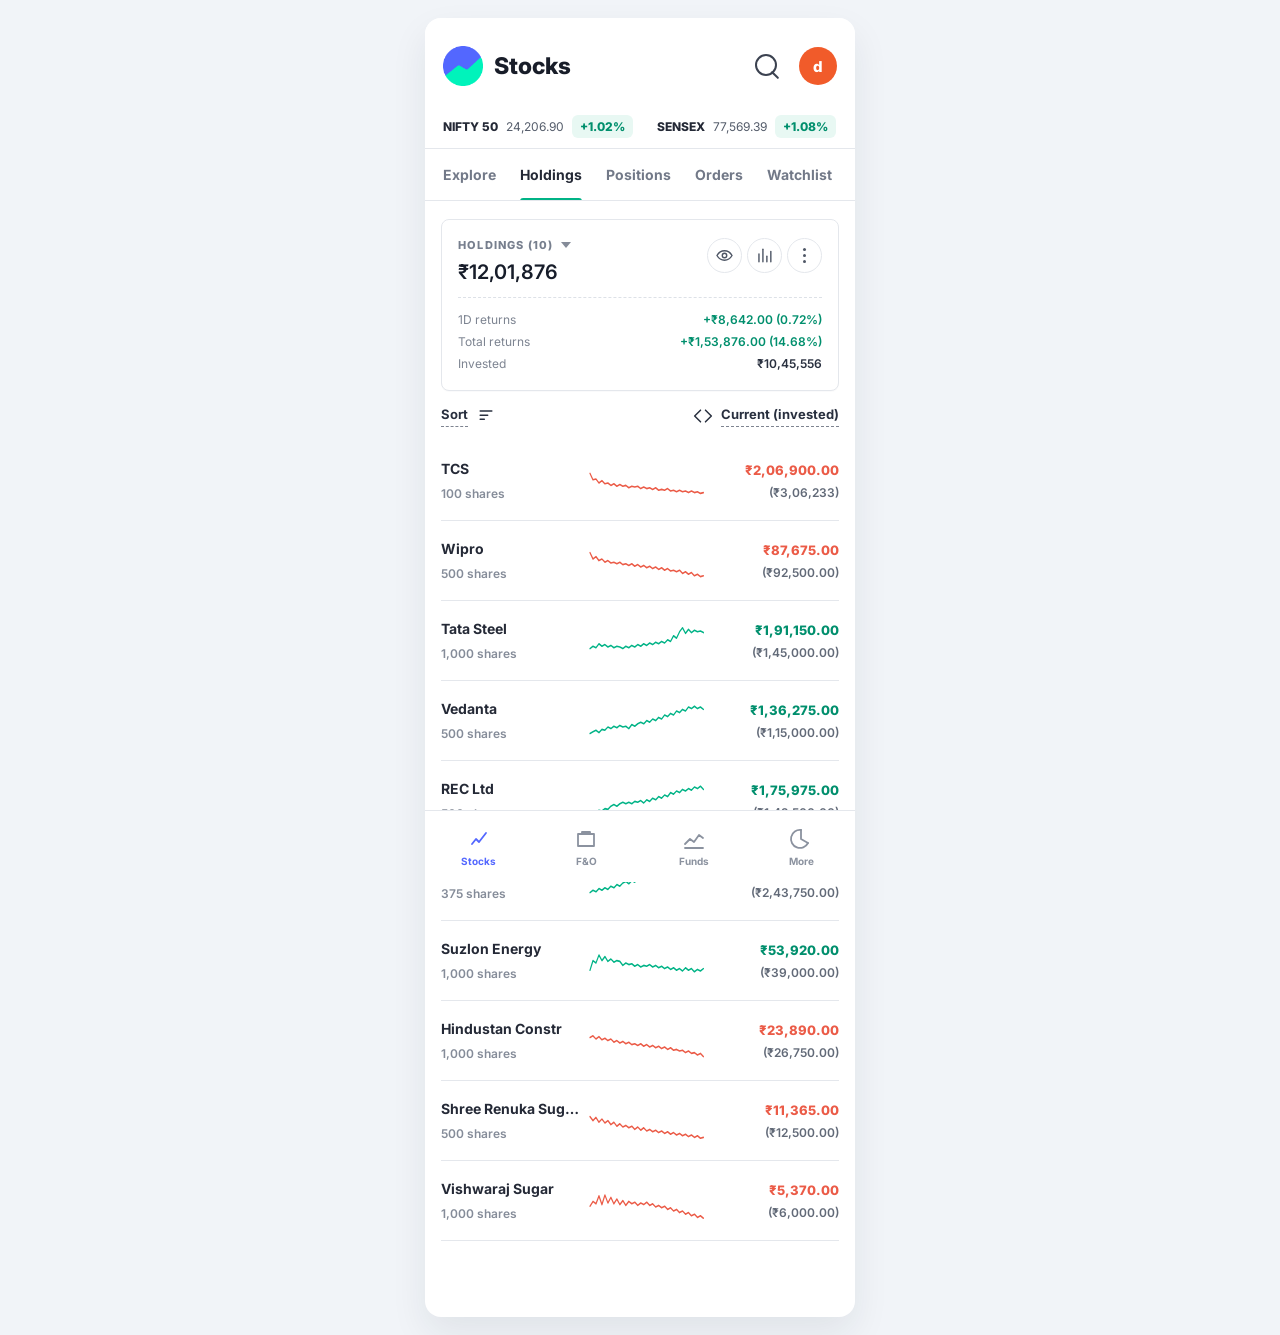
==== commit a5783d00: "Update holdings.html" ====
--- a/holdings.html
+++ b/holdings.html
@@ -101,7 +101,7 @@
         </div>
         <div class="summary-row">
           <span>Total returns</span>
-          <strong class="negative">-&#8377;1,53,876.00 (14.68%)</strong>
+          <strong class="positive">+&#8377;1,53,876.00 (14.68%)</strong>
         </div>
         <div class="summary-row">
           <span>Invested</span>
